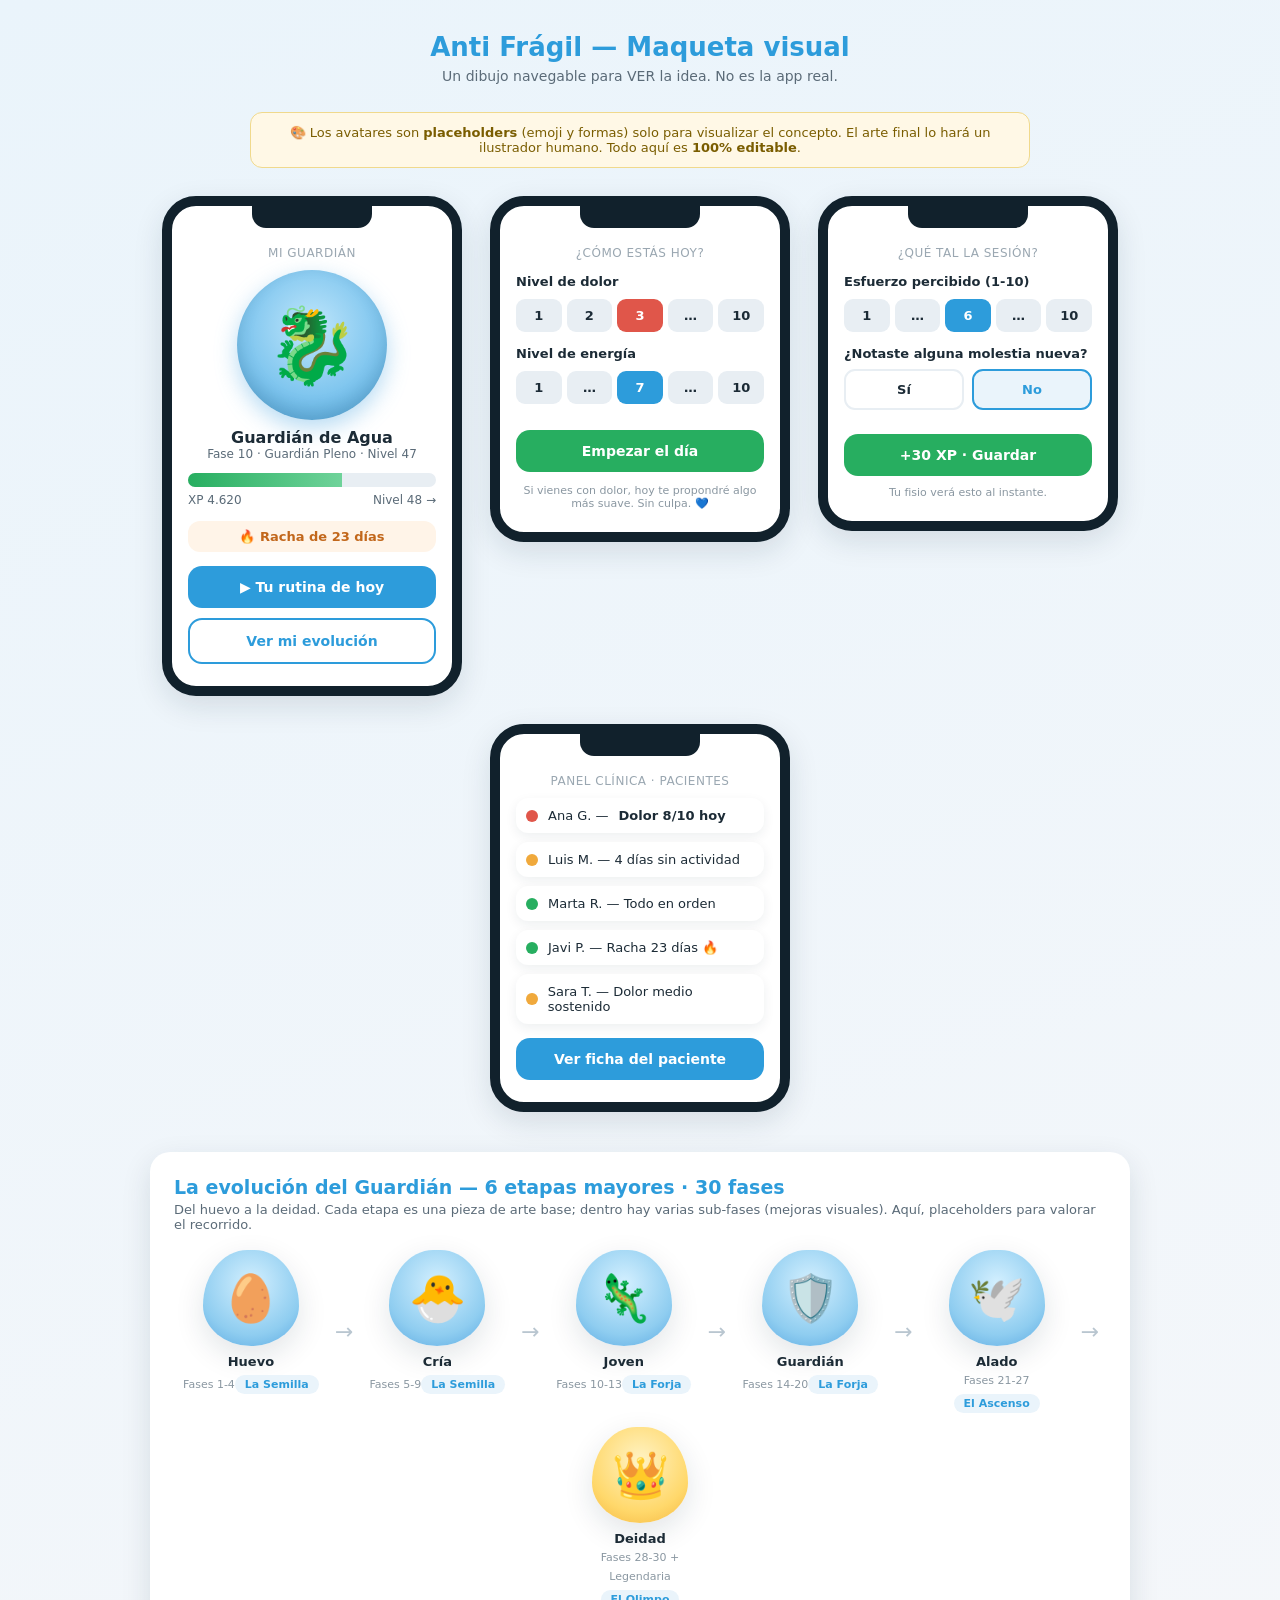
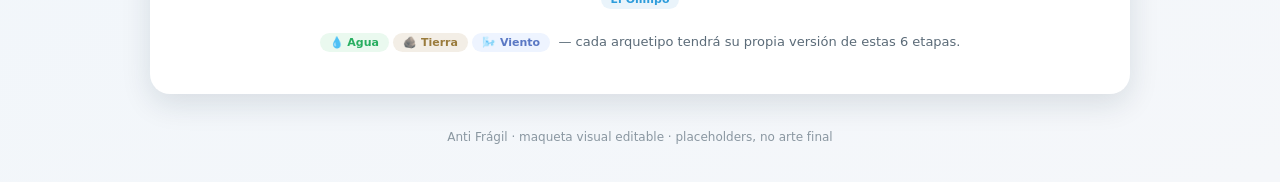
==== mockups/anti-fragil.html @ 21913c47 "feat: maqueta visual navegable (mockups/anti-fragil.html) Boceto visual en HTML: pantallas clave + v" ====
<!DOCTYPE html>
<!--
  Anti Frágil — MAQUETA VISUAL (boceto navegable)
  ----------------------------------------------------------------------------
  Esto NO es la app real: es un dibujo interactivo para VER la idea y valorar
  opciones (sobre todo del avatar). Se abre con doble clic en cualquier navegador.
  100% editable: cambia textos, colores y "avatares" (aquí son placeholders con
  emoji/formas; el arte final lo hará un ilustrador humano — decisión D5).
  ----------------------------------------------------------------------------
-->
<html lang="es">
<head>
<meta charset="UTF-8">
<meta name="viewport" content="width=device-width, initial-scale=1.0">
<title>Anti Frágil — Maqueta visual</title>
<style>
  :root{
    --azul:#2D9CDB; --verde:#27AE60; --fondo:#F5F7FA; --tinta:#1c2b36;
    --suave:#e8eef3; --sombra:0 10px 30px rgba(20,40,60,.12);
  }
  *{box-sizing:border-box;margin:0;padding:0;font-family:'Segoe UI',system-ui,sans-serif}
  body{background:linear-gradient(160deg,#eaf4fb,#f5f7fa);color:var(--tinta);padding:32px 16px}
  h1{text-align:center;color:var(--azul);font-size:26px}
  .sub{text-align:center;color:#5b6b78;margin:6px 0 28px;font-size:14px}
  .aviso{max-width:780px;margin:0 auto 28px;background:#fff8e6;border:1px solid #f0d98c;
    border-radius:12px;padding:12px 16px;font-size:13px;color:#7a5d00;text-align:center}

  /* Rejilla de pantallas */
  .pantallas{display:flex;flex-wrap:wrap;gap:28px;justify-content:center;align-items:flex-start}

  /* Marco de móvil */
  .movil{width:300px;background:#fff;border-radius:34px;box-shadow:var(--sombra);
    border:10px solid #11212c;overflow:hidden}
  .notch{height:22px;background:#11212c;border-radius:0 0 14px 14px;width:120px;margin:0 auto}
  .pant{padding:18px 16px 22px}
  .titulo-pant{font-size:12px;letter-spacing:.5px;text-transform:uppercase;color:#9aa7b1;text-align:center;margin-bottom:10px}

  /* Dashboard / avatar */
  .avatar{width:150px;height:150px;margin:8px auto;border-radius:50%;
    background:radial-gradient(circle at 50% 38%,#bfe6fb,#7cc4ee 60%,#4aa6e0);
    display:flex;align-items:center;justify-content:center;font-size:74px;
    box-shadow:inset 0 -8px 18px rgba(0,0,0,.12),0 8px 22px rgba(74,166,224,.4)}
  .nombre-avatar{text-align:center;font-weight:700;margin-top:6px}
  .fase{text-align:center;color:#5b6b78;font-size:12px;margin-bottom:12px}
  .xp{background:var(--suave);border-radius:20px;height:14px;overflow:hidden;margin:6px 0}
  .xp > i{display:block;height:100%;width:62%;background:linear-gradient(90deg,var(--verde),#6fd39a)}
  .fila{display:flex;justify-content:space-between;font-size:12px;color:#5b6b78;margin-top:4px}
  .racha{display:flex;align-items:center;justify-content:center;gap:6px;margin:14px 0;
    background:#fff4e8;color:#c2671b;border-radius:12px;padding:8px;font-weight:600;font-size:13px}
  .btn{display:block;width:100%;border:none;border-radius:14px;padding:13px;margin-top:10px;
    font-size:14px;font-weight:600;color:#fff;background:var(--azul);cursor:pointer}
  .btn.verde{background:var(--verde)}
  .btn.ghost{background:#fff;color:var(--azul);border:2px solid var(--azul)}

  /* Triaje */
  .escala{display:flex;gap:5px;justify-content:space-between;margin:10px 0 2px}
  .escala span{flex:1;text-align:center;padding:9px 0;border-radius:9px;background:var(--suave);
    font-size:13px;font-weight:600}
  .escala span.on{background:var(--azul);color:#fff}
  .escala.dolor span.on{background:#e0564a}
  .lbl{font-size:13px;font-weight:600;margin-top:14px}

  /* Feedback */
  .toggle{display:flex;gap:8px;margin-top:8px}
  .toggle span{flex:1;text-align:center;padding:11px;border-radius:11px;border:2px solid var(--suave);font-weight:600;font-size:13px}
  .toggle span.on{border-color:var(--azul);color:var(--azul);background:#eaf4fb}

  /* Tarjeta clínica (semáforo) */
  .paciente{display:flex;align-items:center;gap:10px;padding:10px;border-radius:12px;background:#fff;
    box-shadow:0 4px 12px rgba(20,40,60,.07);margin-bottom:9px;font-size:13px}
  .dot{width:12px;height:12px;border-radius:50%}
  .dot.r{background:#e0564a}.dot.a{background:#f0a93c}.dot.v{background:var(--verde)}

  /* Evolución del avatar */
  .evo{max-width:980px;margin:40px auto 0;background:#fff;border-radius:20px;padding:24px;box-shadow:var(--sombra)}
  .evo h2{color:var(--azul);font-size:19px;margin-bottom:4px}
  .evo p{font-size:13px;color:#5b6b78;margin-bottom:18px}
  .etapas{display:flex;flex-wrap:wrap;gap:14px;justify-content:center}
  .etapa{width:140px;text-align:center}
  .huevo{width:96px;height:96px;margin:0 auto 8px;border-radius:46% 46% 50% 50%/58% 58% 42% 42%;
    display:flex;align-items:center;justify-content:center;font-size:46px;
    background:radial-gradient(circle at 50% 35%,#d4f0ff,#8fcdf0 65%,#5aa9e2);box-shadow:var(--sombra)}
  .etapa b{display:block;font-size:13px;margin-top:2px}
  .etapa small{font-size:11px;color:#8a97a1}
  .flecha{display:flex;align-items:center;font-size:22px;color:#b9c6d0}
  .pildora{display:inline-block;background:#eaf4fb;color:var(--azul);border-radius:20px;
    padding:3px 10px;font-size:11px;font-weight:600;margin-top:6px}
  footer{text-align:center;color:#8a97a1;font-size:12px;margin:36px 0 6px}
</style>
</head>
<body>

  <h1>Anti Frágil — Maqueta visual</h1>
  <p class="sub">Un dibujo navegable para VER la idea. No es la app real.</p>
  <div class="aviso">
    🎨 Los avatares son <b>placeholders</b> (emoji y formas) solo para visualizar el concepto.
    El arte final lo hará un ilustrador humano. Todo aquí es <b>100% editable</b>.
  </div>

  <div class="pantallas">

    <!-- PANTALLA 1 — DASHBOARD -->
    <div class="movil">
      <div class="notch"></div>
      <div class="pant">
        <div class="titulo-pant">Mi Guardián</div>
        <div class="avatar">🐉</div>
        <div class="nombre-avatar">Guardián de Agua</div>
        <div class="fase">Fase 10 · Guardián Pleno · Nivel 47</div>
        <div class="xp"><i></i></div>
        <div class="fila"><span>XP 4.620</span><span>Nivel 48 →</span></div>
        <div class="racha">🔥 Racha de 23 días</div>
        <button class="btn">▶ Tu rutina de hoy</button>
        <button class="btn ghost">Ver mi evolución</button>
      </div>
    </div>

    <!-- PANTALLA 2 — TRIAJE -->
    <div class="movil">
      <div class="notch"></div>
      <div class="pant">
        <div class="titulo-pant">¿Cómo estás hoy?</div>
        <div class="lbl">Nivel de dolor</div>
        <div class="escala dolor">
          <span>1</span><span>2</span><span class="on">3</span><span>…</span><span>10</span>
        </div>
        <div class="lbl">Nivel de energía</div>
        <div class="escala">
          <span>1</span><span>…</span><span class="on">7</span><span>…</span><span>10</span>
        </div>
        <button class="btn verde" style="margin-top:26px">Empezar el día</button>
        <p style="font-size:11px;color:#8a97a1;text-align:center;margin-top:12px">
          Si vienes con dolor, hoy te propondré algo más suave. Sin culpa. 💙
        </p>
      </div>
    </div>

    <!-- PANTALLA 3 — FEEDBACK RPE -->
    <div class="movil">
      <div class="notch"></div>
      <div class="pant">
        <div class="titulo-pant">¿Qué tal la sesión?</div>
        <div class="lbl">Esfuerzo percibido (1-10)</div>
        <div class="escala">
          <span>1</span><span>…</span><span class="on">6</span><span>…</span><span>10</span>
        </div>
        <div class="lbl">¿Notaste alguna molestia nueva?</div>
        <div class="toggle">
          <span>Sí</span><span class="on">No</span>
        </div>
        <button class="btn verde" style="margin-top:24px">+30 XP · Guardar</button>
        <p style="font-size:11px;color:#8a97a1;text-align:center;margin-top:10px">
          Tu fisio verá esto al instante.
        </p>
      </div>
    </div>

    <!-- PANTALLA 4 — PANEL CLÍNICA (semáforos) -->
    <div class="movil">
      <div class="notch"></div>
      <div class="pant">
        <div class="titulo-pant">Panel clínica · Pacientes</div>
        <div class="paciente"><span class="dot r"></span> Ana G. — <b>Dolor 8/10 hoy</b></div>
        <div class="paciente"><span class="dot a"></span> Luis M. — 4 días sin actividad</div>
        <div class="paciente"><span class="dot v"></span> Marta R. — Todo en orden</div>
        <div class="paciente"><span class="dot v"></span> Javi P. — Racha 23 días 🔥</div>
        <div class="paciente"><span class="dot a"></span> Sara T. — Dolor medio sostenido</div>
        <button class="btn" style="margin-top:14px">Ver ficha del paciente</button>
      </div>
    </div>

  </div>

  <!-- EVOLUCIÓN DEL AVATAR (para valorar opciones visualmente) -->
  <div class="evo">
    <h2>La evolución del Guardián — 6 etapas mayores · 30 fases</h2>
    <p>Del huevo a la deidad. Cada etapa es una pieza de arte base; dentro hay varias
       sub-fases (mejoras visuales). Aquí, placeholders para valorar el recorrido.</p>
    <div class="etapas">
      <div class="etapa"><div class="huevo">🥚</div><b>Huevo</b><small>Fases 1-4</small><div class="pildora">La Semilla</div></div>
      <div class="flecha">→</div>
      <div class="etapa"><div class="huevo">🐣</div><b>Cría</b><small>Fases 5-9</small><div class="pildora">La Semilla</div></div>
      <div class="flecha">→</div>
      <div class="etapa"><div class="huevo">🦎</div><b>Joven</b><small>Fases 10-13</small><div class="pildora">La Forja</div></div>
      <div class="flecha">→</div>
      <div class="etapa"><div class="huevo">🛡️</div><b>Guardián</b><small>Fases 14-20</small><div class="pildora">La Forja</div></div>
      <div class="flecha">→</div>
      <div class="etapa"><div class="huevo">🕊️</div><b>Alado</b><small>Fases 21-27</small><div class="pildora">El Ascenso</div></div>
      <div class="flecha">→</div>
      <div class="etapa"><div class="huevo" style="background:radial-gradient(circle at 50% 35%,#fff3c4,#ffd86b 65%,#f4b740)">👑</div><b>Deidad</b><small>Fases 28-30 + Legendaria</small><div class="pildora">El Olimpo</div></div>
    </div>
    <p style="text-align:center;margin-top:18px">
      <span class="pildora" style="background:#eaf9ef;color:var(--verde)">💧 Agua</span>
      <span class="pildora" style="background:#f3eee6;color:#9a7b3c">🪨 Tierra</span>
      <span class="pildora" style="background:#eef4ff;color:#5a78c4">🌬️ Viento</span>
      &nbsp;— cada arquetipo tendrá su propia versión de estas 6 etapas.
    </p>
  </div>

  <footer>Anti Frágil · maqueta visual editable · placeholders, no arte final</footer>
</body>
</html>
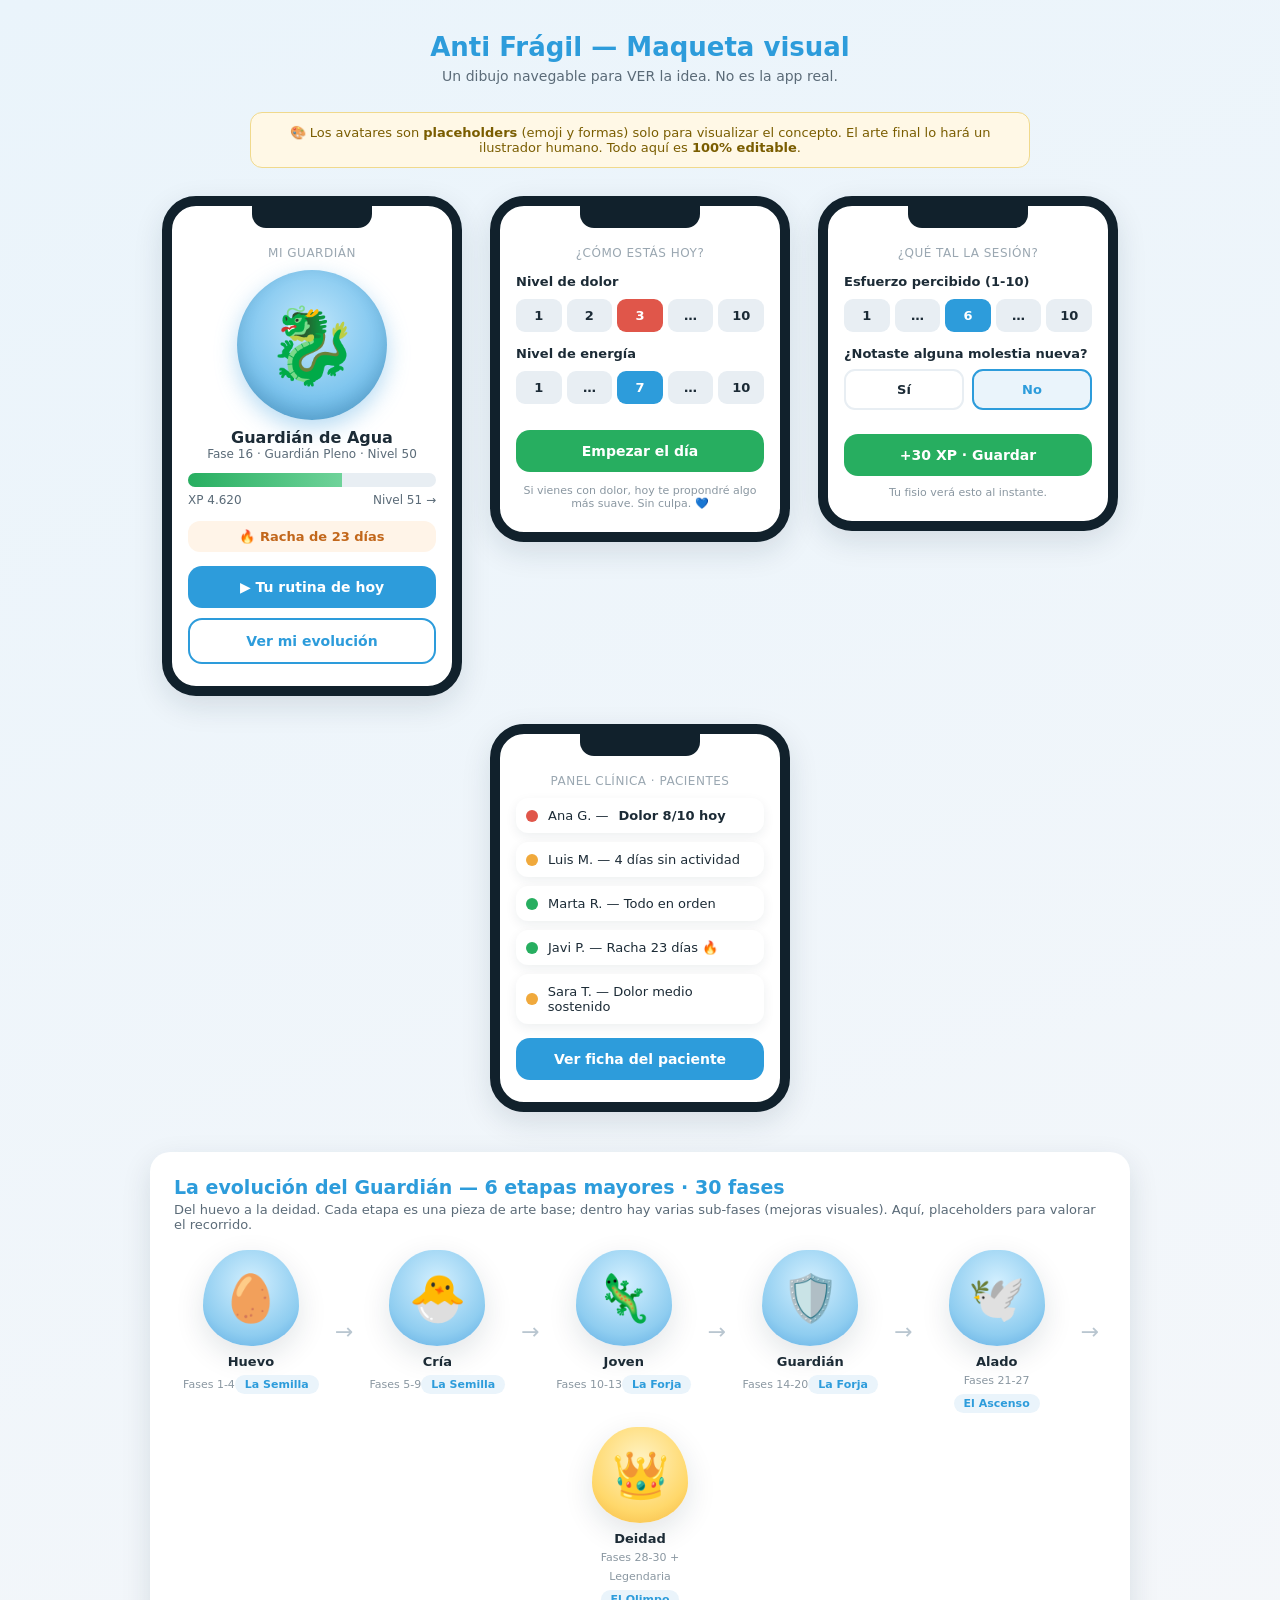
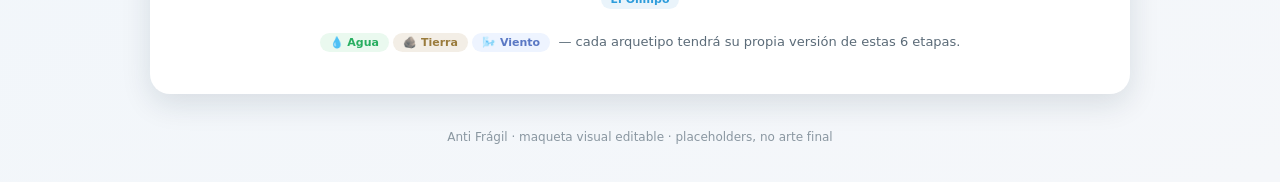
==== commit 04e6a6a8: "fix+docs: revision critica (cuadrar avatar 30 fases en maqueta y demo) + avanzar cola agente-2 Co-Au" ====
--- a/mockups/anti-fragil.html
+++ b/mockups/anti-fragil.html
@@ -106,9 +106,9 @@
         <div class="titulo-pant">Mi Guardián</div>
         <div class="avatar">🐉</div>
         <div class="nombre-avatar">Guardián de Agua</div>
-        <div class="fase">Fase 10 · Guardián Pleno · Nivel 47</div>
+        <div class="fase">Fase 16 · Guardián Pleno · Nivel 50</div>
         <div class="xp"><i></i></div>
-        <div class="fila"><span>XP 4.620</span><span>Nivel 48 →</span></div>
+        <div class="fila"><span>XP 4.620</span><span>Nivel 51 →</span></div>
         <div class="racha">🔥 Racha de 23 días</div>
         <button class="btn">▶ Tu rutina de hoy</button>
         <button class="btn ghost">Ver mi evolución</button>
